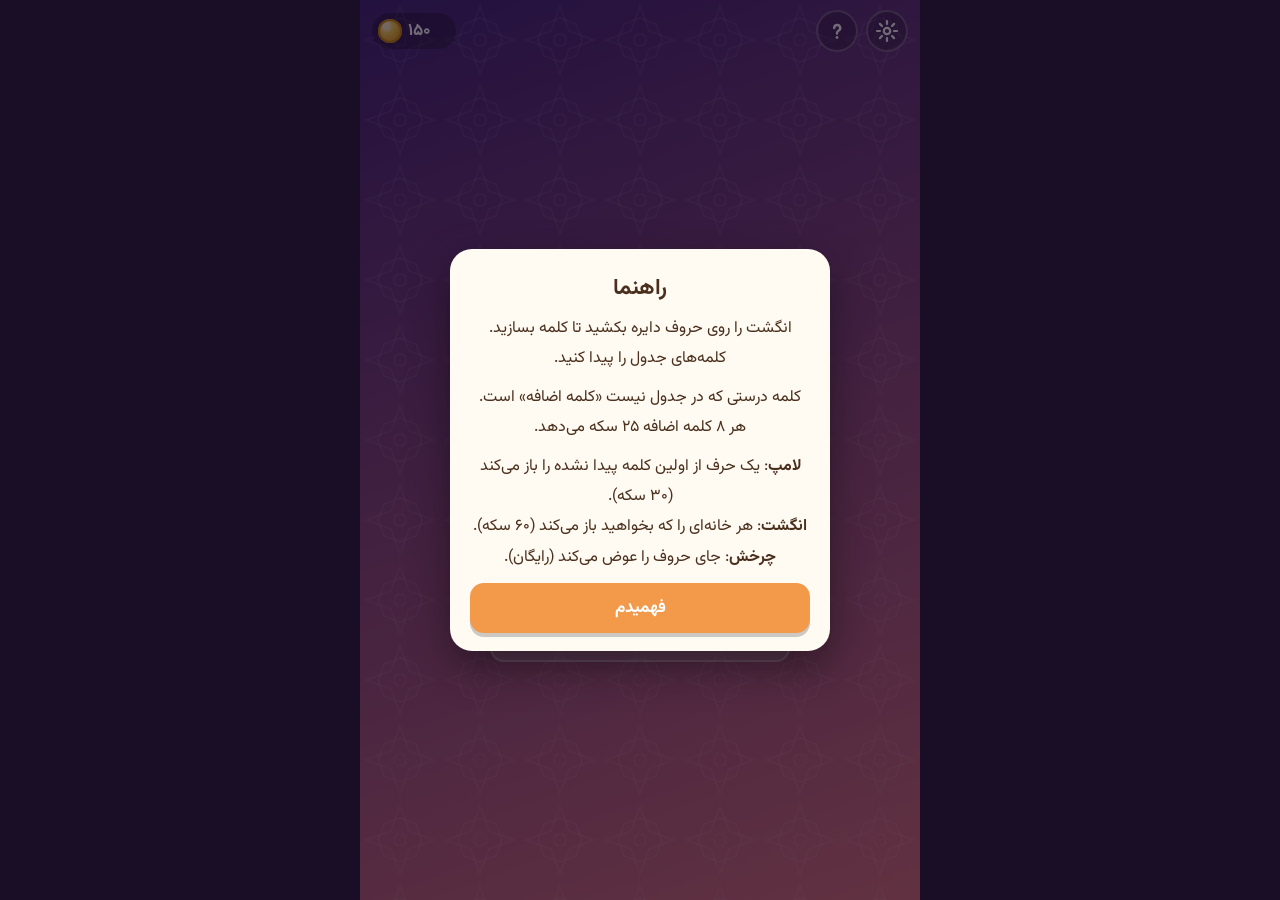
==== index.html @ 4bf06e13 "Add کلمچین: a browser word game inspired by Amirza - Crossword board, swipe letter wheel, extra word" ====
<!doctype html>
<html lang="fa" dir="rtl">
<head>
  <meta charset="utf-8">
  <meta name="viewport" content="width=device-width, initial-scale=1, maximum-scale=1, user-scalable=no, viewport-fit=cover">
  <meta name="theme-color" content="#3a1c71">
  <meta name="apple-mobile-web-app-capable" content="yes">
  <title>کلمچین</title>
  <link rel="icon" href="img/icon.svg" type="image/svg+xml">
  <link rel="stylesheet" href="css/style.css">
</head>
<body>
  <svg width="0" height="0" style="position:absolute" aria-hidden="true">
    <defs>
      <symbol id="i-back" viewBox="0 0 24 24"><path d="M9 5l7 7-7 7" fill="none" stroke="currentColor" stroke-width="2.6" stroke-linecap="round" stroke-linejoin="round"/></symbol>
      <symbol id="i-shuffle" viewBox="0 0 24 24"><path d="M4 12a8 8 0 0 1 13.7-5.6M20 12a8 8 0 0 1-13.7 5.6" fill="none" stroke="currentColor" stroke-width="2.4" stroke-linecap="round"/><path d="M18.5 2.5v4.6h-4.6M5.5 21.5v-4.6h4.6" fill="none" stroke="currentColor" stroke-width="2.4" stroke-linecap="round" stroke-linejoin="round"/></symbol>
      <symbol id="i-bulb" viewBox="0 0 24 24"><path d="M9 18h6M10 21h4M12 3a6 6 0 0 0-3.6 10.8c.7.6 1.1 1.3 1.1 2.2h5c0-.9.4-1.6 1.1-2.2A6 6 0 0 0 12 3z" fill="none" stroke="currentColor" stroke-width="2.2" stroke-linecap="round" stroke-linejoin="round"/></symbol>
      <symbol id="i-finger" viewBox="0 0 24 24"><path d="M9 11V5a1.8 1.8 0 0 1 3.6 0v5.5M12.6 10.5V9.2a1.8 1.8 0 0 1 3.6 0v2M16.2 11.2a1.8 1.8 0 0 1 3.4.8v3c0 3.9-2.7 6.5-6.4 6.5h-1c-2.4 0-3.8-1-5-2.7l-2.6-3.7a1.7 1.7 0 0 1 2.7-2.1L9 14.6" fill="none" stroke="currentColor" stroke-width="2" stroke-linecap="round" stroke-linejoin="round"/></symbol>
      <symbol id="i-book" viewBox="0 0 24 24"><path d="M4 5.5A2.5 2.5 0 0 1 6.5 3H20v15H6.5A2.5 2.5 0 0 0 4 20.5zM4 20.5A2.5 2.5 0 0 0 6.5 23H20v-5" fill="none" stroke="currentColor" stroke-width="2.1" stroke-linejoin="round"/></symbol>
      <symbol id="i-gear" viewBox="0 0 24 24"><circle cx="12" cy="12" r="3.2" fill="none" stroke="currentColor" stroke-width="2.2"/><path d="M12 2v3M12 19v3M2 12h3M19 12h3M4.9 4.9l2.1 2.1M17 17l2.1 2.1M4.9 19.1L7 17M17 7l2.1-2.1" stroke="currentColor" stroke-width="2.2" stroke-linecap="round"/></symbol>
      <symbol id="i-help" viewBox="0 0 24 24"><path d="M9.2 9a3 3 0 1 1 4.3 2.7c-.9.5-1.5 1.2-1.5 2.3v.5" fill="none" stroke="currentColor" stroke-width="2.4" stroke-linecap="round"/><circle cx="12" cy="18.5" r="1.4" fill="currentColor"/></symbol>
      <symbol id="i-map" viewBox="0 0 24 24"><path d="M3 6l6-3 6 3 6-3v15l-6 3-6-3-6 3zM9 3v15M15 6v15" fill="none" stroke="currentColor" stroke-width="2" stroke-linejoin="round"/></symbol>
    </defs>
  </svg>

  <div id="app">
    <!-- Home -->
    <section id="home" class="screen themed">
      <header class="topbar">
        <button id="settings-btn" class="icon-btn" aria-label="تنظیمات"><svg><use href="#i-gear"/></svg></button>
        <button id="help-btn" class="icon-btn" aria-label="راهنما"><svg><use href="#i-help"/></svg></button>
        <div class="spacer"></div>
        <div class="coins"><i class="coin"></i><span class="coins-value">۰</span></div>
      </header>
      <div class="home-body">
        <div class="logo">
          <div class="logo-tiles"><span>ک</span><span>ل</span><span>م</span><span>چ</span><span>ی</span><span>ن</span></div>
          <h1>کلمچین</h1>
          <p>بازی کلمه‌سازی</p>
        </div>
        <button id="play-btn" class="play-btn">
          <b>بازی</b>
          <small id="play-level"></small>
        </button>
        <button id="map-btn" class="btn ghost wide"><svg><use href="#i-map"/></svg> مراحل</button>
      </div>
    </section>

    <!-- Level map -->
    <section id="map" class="screen hidden">
      <header class="topbar">
        <button id="map-back" class="icon-btn" aria-label="بازگشت"><svg><use href="#i-back"/></svg></button>
        <div class="title">مراحل</div>
        <div class="coins"><i class="coin"></i><span class="coins-value">۰</span></div>
      </header>
      <div id="chapters"></div>
    </section>

    <!-- Game -->
    <section id="game" class="screen themed hidden">
      <header class="topbar">
        <button id="game-back" class="icon-btn" aria-label="بازگشت"><svg><use href="#i-back"/></svg></button>
        <div id="game-title" class="title"></div>
        <div class="coins"><i class="coin"></i><span class="coins-value">۰</span></div>
      </header>
      <div id="board-wrap"><div id="board"></div></div>
      <div id="preview"></div>
      <div id="controls">
        <div class="side">
          <button id="btn-shuffle" class="round-btn" aria-label="چرخش حروف"><svg><use href="#i-shuffle"/></svg></button>
          <button id="btn-extra" class="round-btn extra" aria-label="کلمات اضافه">
            <span id="extra-fill" class="fill"></span>
            <svg><use href="#i-book"/></svg>
            <span id="extra-count" class="badge">۰</span>
          </button>
        </div>
        <div id="wheel">
          <svg id="wheel-line"></svg>
        </div>
        <div class="side">
          <button id="btn-hint" class="round-btn" aria-label="راهنمایی حرف"><svg><use href="#i-bulb"/></svg><span class="cost"><i class="coin"></i><span id="hint-cost"></span></span></button>
          <button id="btn-pick" class="round-btn" aria-label="باز کردن خانه دلخواه"><svg><use href="#i-finger"/></svg><span class="cost"><i class="coin"></i><span id="pick-cost"></span></span></button>
        </div>
      </div>
    </section>
  </div>

  <div id="modal" class="hidden"><div id="modal-box"></div></div>
  <div id="toast"></div>

  <script src="data/levels.js"></script>
  <script src="data/dict.js"></script>
  <script src="js/config.js"></script>
  <script src="js/layout.js"></script>
  <script src="js/storage.js"></script>
  <script src="js/game.js"></script>
  <script src="js/app.js"></script>
</body>
</html>
---- css/style.css ----
@font-face {
  font-family: 'Vazirmatn';
  font-weight: 400;
  font-display: swap;
  src: url('../fonts/vazirmatn-arabic-400-normal.woff2') format('woff2');
  unicode-range: U+0600-06FF, U+200C-200E, U+FB50-FDFF, U+FE70-FEFF;
}
@font-face {
  font-family: 'Vazirmatn';
  font-weight: 700;
  font-display: swap;
  src: url('../fonts/vazirmatn-arabic-700-normal.woff2') format('woff2');
  unicode-range: U+0600-06FF, U+200C-200E, U+FB50-FDFF, U+FE70-FEFF;
}
@font-face {
  font-family: 'Vazirmatn';
  font-weight: 900;
  font-display: swap;
  src: url('../fonts/vazirmatn-arabic-900-normal.woff2') format('woff2');
  unicode-range: U+0600-06FF, U+200C-200E, U+FB50-FDFF, U+FE70-FEFF;
}
@font-face {
  font-family: 'Vazirmatn';
  font-weight: 400;
  font-display: swap;
  src: url('../fonts/vazirmatn-latin-400-normal.woff2') format('woff2');
  unicode-range: U+0000-00FF;
}
@font-face {
  font-family: 'Vazirmatn';
  font-weight: 700;
  font-display: swap;
  src: url('../fonts/vazirmatn-latin-700-normal.woff2') format('woff2');
  unicode-range: U+0000-00FF;
}

:root {
  --accent: #f2994a;
  --bg1: #3a1c71;
  --bg2: #d76d77;
  --ink: #4a2f1d;
  --cell: rgba(255, 255, 255, 0.9);
  --panel: #fffaf2;
  --muted: #8a7563;
  --danger: #d64545;
}

* { box-sizing: border-box; -webkit-tap-highlight-color: transparent; }

html, body {
  margin: 0;
  height: 100%;
  overflow: hidden;
  background: #241433;
  color: #fff;
  font-family: 'Vazirmatn', Tahoma, sans-serif;
  user-select: none;
  -webkit-user-select: none;
}

button { font: inherit; color: inherit; cursor: pointer; border: 0; background: none; padding: 0; }
a { color: inherit; }
svg { width: 24px; height: 24px; flex: none; }
.hidden { display: none !important; }

#app { height: 100%; max-width: 560px; margin: 0 auto; position: relative; }

.screen {
  position: absolute;
  inset: 0;
  display: flex;
  flex-direction: column;
  padding: env(safe-area-inset-top) 0 env(safe-area-inset-bottom);
}

/* Chapter background: two colours plus a soft Persian star pattern. */
.themed, .chapter {
  background-color: var(--bg1);
  background-image:
    url("data:image/svg+xml,%3Csvg xmlns='http://www.w3.org/2000/svg' width='80' height='80' viewBox='0 0 80 80'%3E%3Cg fill='none' stroke='%23fff' stroke-opacity='.07' stroke-width='1.5'%3E%3Cpath d='M40 6l9 25 25 9-25 9-9 25-9-25-25-9 25-9z'/%3E%3Cpath d='M40 18l16 6 6 16-6 16-16 6-16-6-6-16 6-16z'/%3E%3Ccircle cx='40' cy='40' r='6'/%3E%3C/g%3E%3C/svg%3E"),
    linear-gradient(160deg, var(--bg1) 0%, var(--bg2) 100%);
}

/* ---------- top bar ---------- */

.topbar {
  display: flex;
  align-items: center;
  gap: 8px;
  padding: 10px 12px;
  min-height: 60px;
  flex: none;
}
.topbar .title {
  flex: 1;
  text-align: center;
  font-weight: 700;
  font-size: 18px;
  text-shadow: 0 2px 4px rgba(0, 0, 0, 0.35);
  white-space: nowrap;
  overflow: hidden;
  text-overflow: ellipsis;
}
.topbar .spacer { flex: 1; }

.icon-btn {
  width: 42px;
  height: 42px;
  border-radius: 50%;
  display: grid;
  place-items: center;
  background: rgba(0, 0, 0, 0.25);
  box-shadow: inset 0 0 0 2px rgba(255, 255, 255, 0.25);
}

.coins {
  display: flex;
  align-items: center;
  gap: 6px;
  min-width: 84px;
  height: 36px;
  padding: 0 12px 0 6px;
  border-radius: 18px;
  background: rgba(0, 0, 0, 0.3);
  font-weight: 700;
  font-size: 17px;
  direction: ltr;
}

.coin {
  display: inline-block;
  width: 24px;
  height: 24px;
  border-radius: 50%;
  background: radial-gradient(circle at 35% 30%, #fff6c4 0 12%, #ffd34d 30%, #e39b0b 75%, #b97400 100%);
  box-shadow: inset 0 0 0 2px #c98500, 0 1px 2px rgba(0, 0, 0, 0.3);
  flex: none;
}

/* ---------- home ---------- */

.home-body {
  flex: 1;
  display: flex;
  flex-direction: column;
  align-items: center;
  justify-content: center;
  gap: 22px;
  padding: 16px;
}

.logo { text-align: center; }
.logo h1 {
  margin: 14px 0 0;
  font-size: 54px;
  font-weight: 900;
  text-shadow: 0 4px 0 rgba(0, 0, 0, 0.25);
}
.logo p { margin: 0; opacity: 0.85; font-size: 17px; }
.logo-tiles { display: flex; gap: 6px; justify-content: center; direction: rtl; }
.logo-tiles span {
  width: 44px;
  height: 44px;
  border-radius: 9px;
  display: grid;
  place-items: center;
  background: var(--accent);
  font-size: 26px;
  font-weight: 700;
  box-shadow: 0 4px 0 rgba(0, 0, 0, 0.25);
}
.logo-tiles span:nth-child(even) { background: var(--cell); color: var(--ink); transform: translateY(6px); }

.play-btn {
  width: min(78vw, 300px);
  padding: 16px 20px;
  border-radius: 22px;
  background: linear-gradient(180deg, #ffd34d, #f5a300);
  color: #5a3500;
  box-shadow: 0 6px 0 #b46f00, 0 10px 24px rgba(0, 0, 0, 0.35);
  display: flex;
  flex-direction: column;
  align-items: center;
}
.play-btn b { font-size: 34px; font-weight: 900; line-height: 1.3; }
.play-btn small { font-size: 15px; font-weight: 700; opacity: 0.85; }
.play-btn:active { transform: translateY(4px); box-shadow: 0 2px 0 #b46f00; }

/* ---------- buttons & modal ---------- */

.btn {
  display: flex;
  align-items: center;
  justify-content: center;
  gap: 8px;
  width: 100%;
  padding: 12px 18px;
  margin-top: 10px;
  border-radius: 14px;
  background: var(--accent);
  color: #fff;
  font-weight: 700;
  font-size: 17px;
  text-decoration: none;
  box-shadow: 0 4px 0 rgba(0, 0, 0, 0.2);
}
.btn:active { transform: translateY(2px); box-shadow: 0 2px 0 rgba(0, 0, 0, 0.2); }
.btn.ghost { background: rgba(255, 255, 255, 0.18); box-shadow: inset 0 0 0 2px rgba(255, 255, 255, 0.35); }
.btn.wide { width: min(78vw, 300px); margin: 0; }
.btn.danger { background: var(--danger); }
#modal-box .btn.ghost { background: #f1e6d6; color: var(--ink); box-shadow: none; }

#modal {
  position: fixed;
  inset: 0;
  z-index: 20;
  background: rgba(20, 10, 30, 0.6);
  display: grid;
  place-items: center;
  padding: 16px;
}
#modal-box {
  --accent: #f2994a;
  width: min(100%, 380px);
  max-height: 86vh;
  overflow: auto;
  background: var(--panel);
  color: var(--ink);
  border-radius: 22px;
  padding: 22px 20px 18px;
  text-align: center;
  box-shadow: 0 16px 40px rgba(0, 0, 0, 0.4);
}
#modal-box h2 { margin: 0 0 8px; font-size: 22px; }
#modal-box p { line-height: 1.9; margin: 8px 0; }
.muted { color: var(--muted); font-size: 14px; }
.big { font-size: 19px; font-weight: 700; }
.win-title { font-size: 40px; font-weight: 900; color: #e08a00; }
.reward {
  display: inline-flex;
  align-items: center;
  gap: 8px;
  font-size: 26px;
  font-weight: 900;
  direction: ltr;
  margin: 6px 0;
}
.chips { display: flex; flex-wrap: wrap; gap: 6px; justify-content: center; margin: 12px 0; }
.chips span { background: #f1e6d6; border-radius: 10px; padding: 4px 12px; font-weight: 700; }
.meter {
  position: relative;
  height: 26px;
  border-radius: 13px;
  background: #f1e6d6;
  overflow: hidden;
  margin: 12px 0;
}
.meter div { position: absolute; inset: 0 0 0 auto; background: linear-gradient(90deg, #ffd34d, #f5a300); }
.meter span { position: relative; line-height: 26px; font-weight: 700; }

#toast {
  position: fixed;
  left: 50%;
  top: 76px;
  z-index: 30;
  transform: translate(-50%, -12px);
  background: rgba(30, 15, 40, 0.88);
  padding: 9px 18px;
  border-radius: 20px;
  font-weight: 700;
  font-size: 15px;
  opacity: 0;
  pointer-events: none;
  transition: opacity 0.2s, transform 0.2s;
  white-space: nowrap;
}
#toast.show { opacity: 1; transform: translate(-50%, 0); }

/* ---------- level map ---------- */

#map { background: #241433; }
#chapters { flex: 1; overflow-y: auto; padding: 4px 16px 24px; -webkit-overflow-scrolling: touch; }
.chapter {
  border-radius: 18px;
  padding: 12px 14px 14px;
  margin-bottom: 14px;
  box-shadow: 0 6px 16px rgba(0, 0, 0, 0.3);
}
.chapter.locked { filter: grayscale(0.7) brightness(0.75); }
.chapter-head { display: flex; justify-content: space-between; align-items: center; margin-bottom: 10px; }
.chapter-head b { font-size: 19px; }
.chapter-head span, .chapter-head a { font-size: 14px; opacity: 0.85; }
.chapter-levels { display: grid; grid-template-columns: repeat(5, 1fr); gap: 8px; }
.lvl {
  aspect-ratio: 1;
  border-radius: 12px;
  background: rgba(255, 255, 255, 0.92);
  color: var(--ink);
  font-weight: 700;
  font-size: 18px;
  box-shadow: 0 3px 0 rgba(0, 0, 0, 0.2);
}
.lvl.done { background: var(--accent); color: #fff; }
.lvl.current { background: #ffd34d; color: #5a3500; box-shadow: 0 0 0 3px #fff, 0 3px 0 rgba(0, 0, 0, 0.2); }
.lvl.locked { background: rgba(255, 255, 255, 0.25); color: rgba(255, 255, 255, 0.6); cursor: default; }

/* ---------- game ---------- */

#board-wrap {
  flex: 1;
  min-height: 0;
  display: grid;
  place-items: center;
  padding: 4px 14px;
}
#board { display: grid; direction: rtl; }
.cell {
  background: var(--cell);
  color: var(--ink);
  display: grid;
  place-items: center;
  font-weight: 700;
  line-height: 1;
  box-shadow: 0 3px 0 rgba(0, 0, 0, 0.18);
}
.cell.found { background: var(--accent); color: #fff; text-shadow: 0 1px 2px rgba(0, 0, 0, 0.25); }
.cell.hinted { color: var(--ink); }
.cell.flash { animation: flash 0.5s; }
@keyframes flash { 50% { filter: brightness(1.35); } }
#board.picking .cell:not(.found):not(.hinted) { cursor: pointer; box-shadow: 0 0 0 3px #ffd34d, 0 3px 0 rgba(0, 0, 0, 0.18); }

#preview {
  flex: none;
  height: 46px;
  margin: 4px auto;
  min-width: 46px;
  padding: 0 18px;
  border-radius: 23px;
  font-size: 26px;
  font-weight: 700;
  line-height: 46px;
  text-align: center;
  visibility: hidden;
  background: var(--accent);
  box-shadow: 0 3px 0 rgba(0, 0, 0, 0.2);
}
#preview.show { visibility: visible; }
#preview.bad { background: #8a8a8a; animation: shake 0.35s; }
#preview.dup { background: #5d6dbe; }
#preview.extra { background: #2bb673; }
@keyframes shake { 25% { transform: translateX(-8px); } 75% { transform: translateX(8px); } }

#controls {
  flex: none;
  display: flex;
  align-items: center;
  justify-content: center;
  gap: 10px;
  padding: 0 10px 18px;
}
.side { display: flex; flex-direction: column; gap: 18px; }

#wheel {
  position: relative;
  width: min(62vw, 290px, 36vh);
  aspect-ratio: 1;
  border-radius: 50%;
  background: rgba(255, 255, 255, 0.82);
  box-shadow: 0 8px 24px rgba(0, 0, 0, 0.3), inset 0 0 0 6px rgba(255, 255, 255, 0.5);
  touch-action: none;
  flex: none;
}
#wheel-line { position: absolute; inset: 0; width: 100%; height: 100%; pointer-events: none; }
#wheel-line polyline {
  fill: none;
  stroke: var(--accent);
  stroke-width: 10;
  stroke-linecap: round;
  stroke-linejoin: round;
  opacity: 0.85;
}
.letter {
  position: absolute;
  border-radius: 50%;
  display: grid;
  place-items: center;
  color: var(--ink);
  font-weight: 700;
  line-height: 1;
  pointer-events: none;
}
.letter.on { background: var(--accent); color: #fff; }

.round-btn {
  position: relative;
  width: 54px;
  height: 54px;
  border-radius: 50%;
  display: grid;
  place-items: center;
  background: rgba(255, 255, 255, 0.92);
  color: var(--ink);
  box-shadow: 0 4px 0 rgba(0, 0, 0, 0.22);
  overflow: visible;
}
.round-btn svg { width: 28px; height: 28px; position: relative; }
.round-btn:active { transform: translateY(2px); box-shadow: 0 2px 0 rgba(0, 0, 0, 0.22); }
.round-btn.active { background: #ffd34d; box-shadow: 0 0 0 3px #fff, 0 4px 0 rgba(0, 0, 0, 0.22); }
.round-btn .cost {
  position: absolute;
  bottom: -10px;
  left: 50%;
  transform: translateX(-50%);
  display: flex;
  align-items: center;
  gap: 2px;
  padding: 1px 6px 1px 3px;
  border-radius: 10px;
  background: #5a3500;
  color: #fff;
  font-size: 12px;
  font-weight: 700;
  direction: ltr;
  white-space: nowrap;
}
.round-btn .cost .coin { width: 14px; height: 14px; box-shadow: inset 0 0 0 1px #c98500; }
.round-btn.extra { overflow: hidden; }
.round-btn.extra .fill {
  position: absolute;
  inset: auto 0 0 0;
  height: 0;
  background: linear-gradient(0deg, #ffd34d, #ffe58a);
}
.round-btn .badge {
  position: absolute;
  top: 4px;
  right: 6px;
  font-size: 11px;
  font-weight: 700;
  min-width: 16px;
  height: 16px;
  line-height: 16px;
  border-radius: 8px;
  background: #2bb673;
  color: #fff;
}

@media (max-height: 620px) {
  .topbar { min-height: 50px; padding: 6px 10px; }
  #controls { padding-bottom: 10px; }
  .round-btn { width: 46px; height: 46px; }
  .side { gap: 14px; }
}
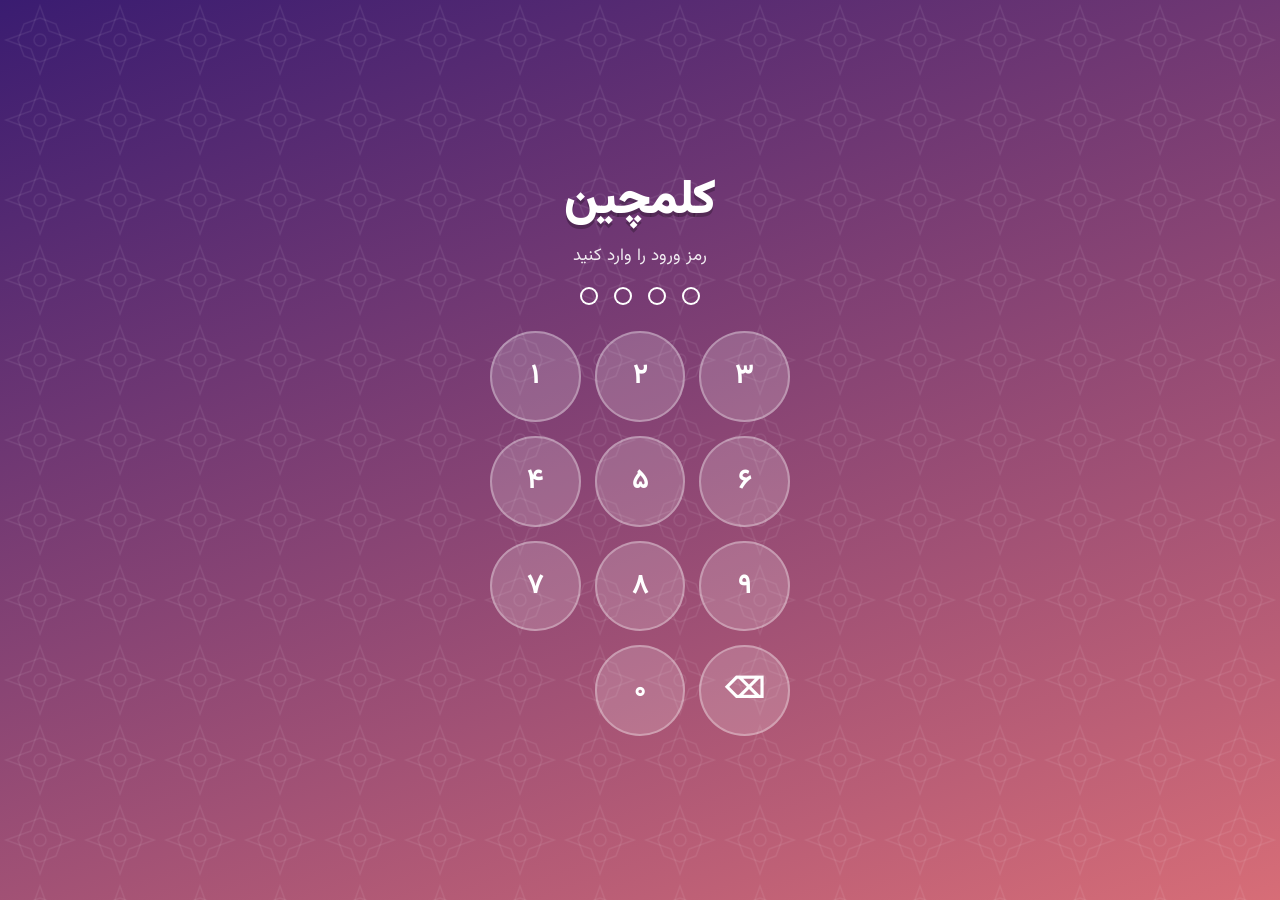
==== commit 5db7743c: "Add a 4-digit passcode screen The game and the level manager stay hidden until the code is entered; " ====
--- a/index.html
+++ b/index.html
@@ -8,6 +8,7 @@
   <title>کلمچین</title>
   <link rel="icon" href="img/icon.svg" type="image/svg+xml">
   <link rel="stylesheet" href="css/style.css">
+  <script src="js/lock.js"></script>
 </head>
 <body>
   <svg width="0" height="0" style="position:absolute" aria-hidden="true">
--- a/css/style.css
+++ b/css/style.css
@@ -451,3 +451,36 @@
   .round-btn { width: 46px; height: 46px; }
   .side { gap: 14px; }
 }
+
+/* ---------- passcode screen ---------- */
+
+html.locked body > *:not(#lock) { display: none !important; }
+#lock {
+  position: fixed;
+  inset: 0;
+  z-index: 50;
+  display: grid;
+  place-items: center;
+  padding: 16px;
+  background:
+    url("data:image/svg+xml,%3Csvg xmlns='http://www.w3.org/2000/svg' width='80' height='80' viewBox='0 0 80 80'%3E%3Cg fill='none' stroke='%23fff' stroke-opacity='.07' stroke-width='1.5'%3E%3Cpath d='M40 6l9 25 25 9-25 9-9 25-9-25-25-9 25-9z'/%3E%3Cpath d='M40 18l16 6 6 16-6 16-16 6-16-6-6-16 6-16z'/%3E%3Ccircle cx='40' cy='40' r='6'/%3E%3C/g%3E%3C/svg%3E"),
+    linear-gradient(160deg, #3a1c71, #d76d77);
+}
+.lock-box { text-align: center; width: min(100%, 300px); }
+.lock-title { font-size: 48px; font-weight: 900; text-shadow: 0 4px 0 rgba(0, 0, 0, 0.25); }
+.lock-box p { margin: 4px 0 18px; opacity: 0.9; font-size: 17px; }
+.lock-dots { display: flex; gap: 16px; justify-content: center; margin-bottom: 26px; direction: ltr; }
+.lock-dots i { width: 18px; height: 18px; border-radius: 50%; box-shadow: inset 0 0 0 2px #fff; }
+.lock-dots i.on { background: #fff; }
+.lock-dots.wrong { animation: shake 0.35s; }
+.lock-dots.wrong i.on { background: #ff8a8a; box-shadow: inset 0 0 0 2px #ff8a8a; }
+.lock-keys { display: grid; grid-template-columns: repeat(3, 1fr); gap: 14px; direction: ltr; }
+.lock-keys button {
+  aspect-ratio: 1;
+  border-radius: 50%;
+  background: rgba(255, 255, 255, 0.18);
+  box-shadow: inset 0 0 0 2px rgba(255, 255, 255, 0.3);
+  font-size: 28px;
+  font-weight: 700;
+}
+.lock-keys button:active { background: rgba(255, 255, 255, 0.35); }
